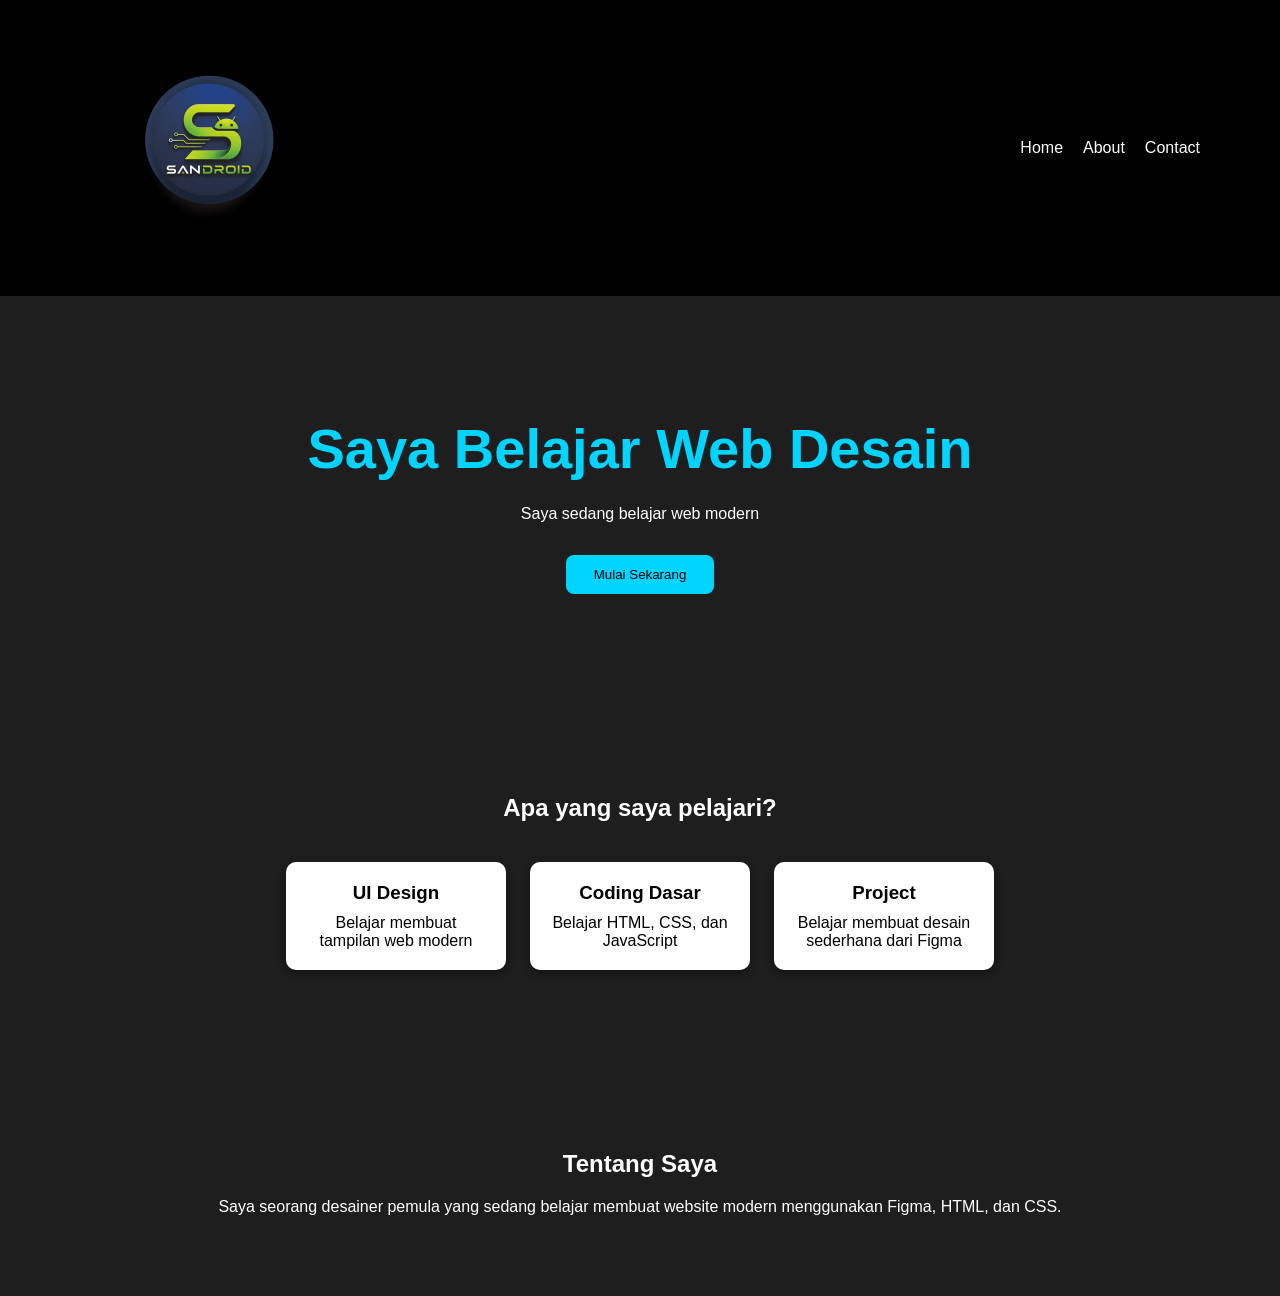
==== index.html @ a7d6a489 "Add files via upload" ====
<!DOCTYPE html>
<html lang="id">
<head>
  <meta charset="UTF-8">
  <meta name="viewport" content="width=device-width, initial-scale=1.0">
  <title>Portfolio Saya</title>
  <link rel="stylesheet" href="style.css">
</head>
<body>

  <!-- Navbar -->
  <nav>
    <img src="logo.png" alt="Logo" class="logo">
    <ul>
      <li><a href="#home">Home</a></li>
      <li><a href="#features">About</a></li>
      <li><a href="#about">Contact</a></li>
    </ul>
  </nav>

  <!-- Hero -->
  <section id="home" class="hero reveal">
    <h1>Saya Belajar Web Desain</h1>
    <p>Saya sedang belajar web modern</p>
    <button onclick="scrollToSection()">Mulai Sekarang</button>
  </section>

  <!-- Features -->
  <section id="features" class="features reveal">
    <h2>Apa yang saya pelajari?</h2>

    <div class="cards">
      <div class="card reveal">
        <h3>UI Design</h3>
        <p>Belajar membuat tampilan web modern</p>
      </div>

      <div class="card reveal">
        <h3>Coding Dasar</h3>
        <p>Belajar HTML, CSS, dan JavaScript</p>
      </div>

      <div class="card reveal">
        <h3>Project</h3>
        <p>Belajar membuat desain sederhana dari Figma</p>
      </div>
    </div>
  </section>

  <!-- About -->
  <section id="about" class="about reveal">
    <h2>Tentang Saya</h2>
    <p>
      Saya seorang desainer pemula yang sedang belajar membuat website modern
      menggunakan Figma, HTML, dan CSS.
    </p>
  </section>

  <script src="script.js"></script>
</body>
</html>
---- style.css ----
/* RESET */
* {
  margin: 0;
  padding: 0;
  box-sizing: border-box;
}

/* SCROLL HALUS */
html {
  scroll-behavior: smooth;
}

/* BODY */
body {
  font-family: Arial, sans-serif;
  background: #1e1e1e;
  color: white;
  text-align: center;
}

/* NAVBAR */
nav {
  display: flex;
  justify-content: space-between;
  align-items: center;
  padding: 20px 80px;
  background: black;
  position: sticky;
  top: 0;
  z-index: 1000;
}

nav ul {
  display: flex;
  gap: 20px;
  list-style: none;
}

nav ul li a {
  text-decoration: none;
  color: white;
  transition: 0.3s;
}

nav ul li a:hover {
  color: #00d4ff;
}

/* HERO */
.hero {
  padding: 120px 20px 100px;
}

.hero h1 {
  font-size: 56px;
  color: #00d4ff;
  margin-bottom: 24px;
}

.hero p {
  margin-bottom: 32px;
  font-size: 16px;
}

.hero button {
  padding: 12px 28px;
  background: #00d4ff;
  border: none;
  color: black;
  border-radius: 8px;
  cursor: pointer;
  transition: 0.3s;
}

.hero button:hover {
  background: #00aacc;
  transform: scale(1.05);
}

/* FEATURES */
.features {
  padding: 100px 20px;
}

.features h2 {
  margin-bottom: 40px;
}

.cards {
  display: flex;
  justify-content: center;
  gap: 24px;
}

.card {
  background: white;
  color: black;
  padding: 20px;
  width: 220px;
  border-radius: 10px;
  box-shadow: 0 4px 10px rgba(0,0,0,0.3);
  transition: 0.3s;
}

.card:hover {
  transform: translateY(-5px);
}

.card h3 {
  margin-bottom: 10px;
}

/* ABOUT */
.about {
  padding: 80px 20px;
}

.about h2 {
  margin-bottom: 20px;
}

/* ANIMASI */
.reveal {
  opacity: 0;
  transform: translateY(50px);
  transition: all 0.8s ease;
}

.reveal.active {
  opacity: 1;
  transform: translateY(0);
}

/* DELAY CARD */
.card:nth-child(1) { transition-delay: 0.1s; }
.card:nth-child(2) { transition-delay: 0.2s; }
.card:nth-child(3) { transition-delay: 0.3s; }

/* RESPONSIVE */
@media (max-width: 768px) {

  nav {
    flex-direction: column;
    gap: 10px;
  }

  .hero h1 {
    font-size: 32px;
  }

  .cards {
    flex-direction: column;
    align-items: center;
  }

.logo {
  height: 40px;
  width: auto;
  object-fit: contain;
}

}
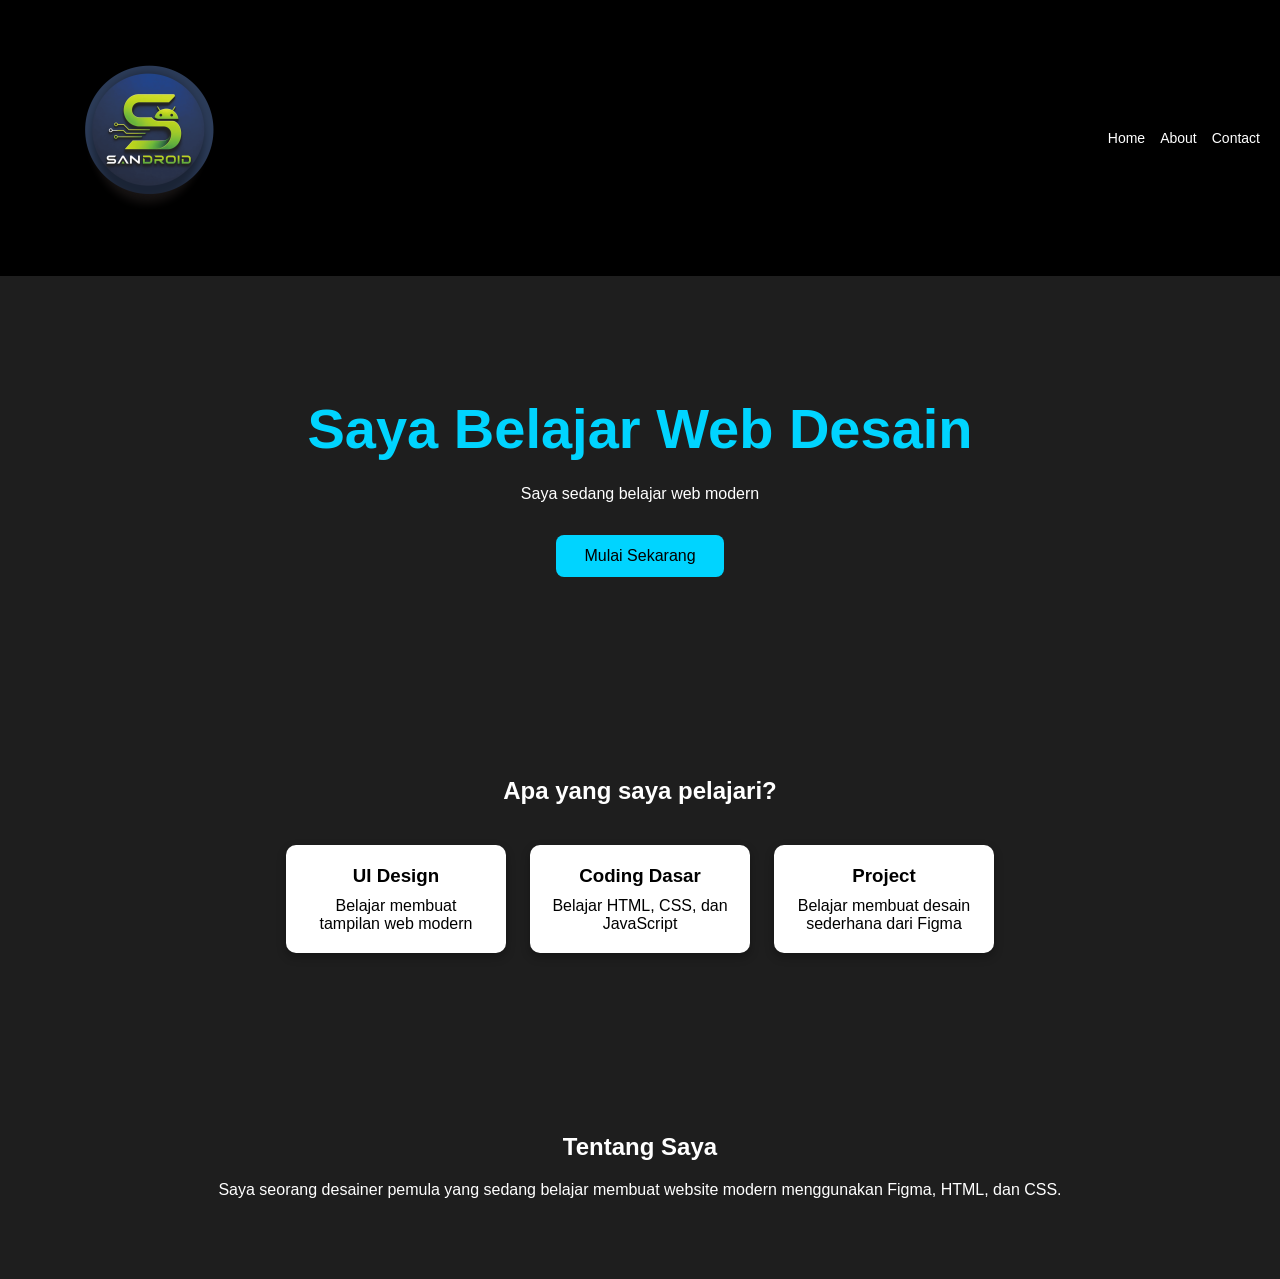
==== commit 269f2a9f: "Add files via upload" ====
--- a/index.html
+++ b/index.html
@@ -3,7 +3,7 @@
 <head>
   <meta charset="UTF-8">
   <meta name="viewport" content="width=device-width, initial-scale=1.0">
-  <title>Portfolio Saya</title>
+  <title>Web sandroid</title>
   <link rel="stylesheet" href="style.css">
 </head>
 <body>
@@ -22,7 +22,7 @@
   <section id="home" class="hero reveal">
     <h1>Saya Belajar Web Desain</h1>
     <p>Saya sedang belajar web modern</p>
-    <button onclick="scrollToSection()">Mulai Sekarang</button>
+    <a href="about.html" class="btn">Mulai Sekarang</a>
   </section>
 
   <!-- Features -->
--- a/style.css
+++ b/style.css
@@ -23,17 +23,22 @@
   display: flex;
   justify-content: space-between;
   align-items: center;
-  padding: 20px 80px;
+  padding: 10px 20px; /* sebelumnya 20px */
   background: black;
   position: sticky;
+  margin: 0;
   top: 0;
   z-index: 1000;
 }
 
 nav ul {
   display: flex;
-  gap: 20px;
+  gap: 15px;
   list-style: none;
+}
+
+nav ul li a {
+  font-size: 14px;
 }
 
 nav ul li a {
@@ -44,6 +49,66 @@
 
 nav ul li a:hover {
   color: #00d4ff;
+}
+
+.contact {
+  padding: 80px 20px;
+}
+
+.contact form {
+  display: flex;
+  flex-direction: column;
+  gap: 15px;
+  max-width: 400px;
+  margin: auto;
+}
+
+.contact input,
+.contact textarea {
+  padding: 10px;
+  border-radius: 6px;
+  border: none;
+}
+
+.contact button {
+  padding: 12px;
+  background: #00d4ff;
+  border: none;
+  border-radius: 8px;
+  cursor: pointer;
+}
+
+.contact button:hover {
+  background: #00aacc;
+}
+
+.btn {
+  display: inline-block;
+  padding: 12px 28px;
+  background: #00d4ff;
+  color: black;
+  text-decoration: none;
+  border-radius: 8px;
+  transition: 0.3s;
+}
+
+.profile {
+  width: 120px;
+  height: 120px;
+  border-radius: 50%;
+  object-fit: cover;
+  box-shadow: 0 4px 10px rgba(0,0,0,0.3);
+  border: 3px solid #00d4ff;
+}
+
+.profile:hover {
+  transform: scale(1.05);
+  transition: 0.3s;
+}
+
+.btn:hover {
+  background: #00aacc;
+  transform: scale(1.05);
 }
 
 /* HERO */
